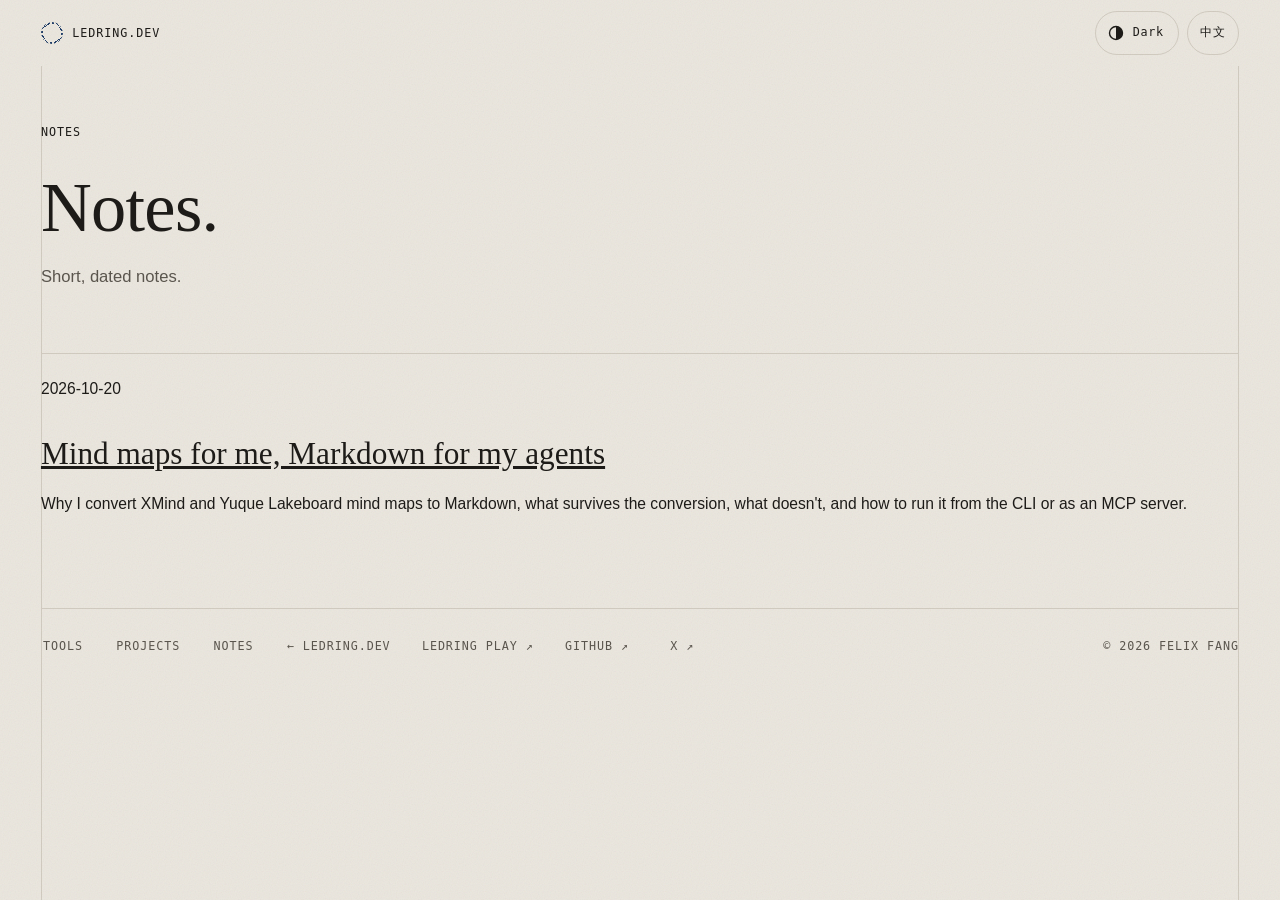
==== public/notes/index.html @ 63b25795 "feat(notes): add bilingual note on converting mind maps to Markdown First note at /notes/mind-maps-t" ====
<!doctype html>
<html lang="en">
<head>
<meta charset="utf-8">
<meta name="viewport" content="width=device-width,initial-scale=1,viewport-fit=cover">
<title>Notes · Felix Fang</title>
<meta name="description" content="Notes by Felix Fang.">
<meta name="color-scheme" content="light dark">
<meta name="theme-color" content="#ebe7df">
<script>(function(){var t="light";try{t=localStorage.getItem("theme")||"light"}catch(e){}if(t!=="dark")t="light";document.documentElement.dataset.theme=t;document.querySelector('meta[name=theme-color]').content=t==="dark"?"#131211":"#ebe7df"})()</script>
<link rel="canonical" href="https://ledring.dev/notes/">
<link rel="alternate" hreflang="en" href="https://ledring.dev/notes/?lang=en">
<link rel="alternate" hreflang="zh-CN" href="https://ledring.dev/notes/?lang=zh">
<link rel="alternate" hreflang="x-default" href="https://ledring.dev/notes/">
<meta property="og:type" content="website">
<meta property="og:url" content="https://ledring.dev/notes/">
<meta property="og:title" content="Notes · Felix Fang">
<meta property="og:description" content="Notes by Felix Fang.">
<meta property="og:image" content="https://ledring.dev/og.png">
<meta name="twitter:card" content="summary_large_image">
<meta name="twitter:site" content="@ColeFangX">
<link rel="icon" href="data:image/svg+xml,<svg xmlns='http://www.w3.org/2000/svg' viewBox='0 0 16 16'><circle cx='8' cy='8' r='5.5' fill='none' stroke='%2323406a' stroke-width='3' stroke-dasharray='.7 .5'/></svg>">
<link rel="preload" href="/fonts/instrument-serif-latin-400-normal.woff2" as="font" type="font/woff2" crossorigin>
<style>
@font-face{font-family:"Instrument Serif";src:url(/fonts/instrument-serif-latin-400-normal.woff2) format("woff2");font-display:swap}
@font-face{font-family:"JetBrains Mono";src:url(/fonts/jetbrains-mono-latin-400-normal.woff2) format("woff2");font-display:swap}
@font-face{font-family:"JetBrains Mono";font-weight:500;src:url(/fonts/jetbrains-mono-latin-500-normal.woff2) format("woff2");font-display:swap}
:root{
  /* Bone paper, warm graphite ink, one ink-blue accent (LEDRING's "calm" light), chrome for highlights. */
  --bg:#ebe7df;--ink:#1d1b18;--dim:#5b564e;--rule:#d2ccc1;--soft:#e2ddd3;--acc:#23406a;--acc-2:#3d5f8f;--chrome:#9aa3b0;--grain:.09;
  --glow:rgba(35,64,106,.10);
  --serif:"Instrument Serif","Songti SC","Noto Serif CJK SC","Source Han Serif SC",STSong,serif;
  --sans:-apple-system,BlinkMacSystemFont,"Segoe UI",Roboto,"Helvetica Neue","PingFang SC","Hiragino Sans GB","Microsoft YaHei","Noto Sans CJK SC",sans-serif;
  --mono:"JetBrains Mono",ui-monospace,"SF Mono",Menlo,Consolas,"PingFang SC","Microsoft YaHei",monospace;
  --pl:max(clamp(1.25rem,3.2vw,4rem),env(safe-area-inset-left));
  --pr:max(clamp(1.25rem,3.2vw,4rem),env(safe-area-inset-right));
  --ease:cubic-bezier(.16,.84,.24,1);--spring:cubic-bezier(.34,1.56,.64,1);
  color-scheme:light;
}
:root[data-theme=dark]{--bg:#0b0b0b;--ink:#ebe5d9;--dim:#9c958a;--rule:#2a2724;--soft:#1b1a18;--acc:#8fb3e6;--acc-2:#5f86c0;--chrome:#c3cad4;--grain:.07;--glow:rgba(143,179,230,.10);color-scheme:dark}

:root{--wallbg:#efe3df;--wallink:#a3241c}[data-theme=dark]{--wallbg:#170c0b;--wallink:#e5534b}
html{-webkit-text-size-adjust:100%;text-size-adjust:100%;font-size:clamp(15px,.66rem + .45vmin + .08vw,22px);background:var(--bg)}
.wrap{width:min(100%,180rem);margin:0 auto;padding-left:var(--pl);padding-right:var(--pr)}
.m{font:500 .75rem/1.3 var(--mono);letter-spacing:.08em;text-transform:uppercase}
:lang(zh) .m{letter-spacing:.16em}
::selection{background:var(--acc);color:var(--bg)}
:focus-visible{outline:2px solid var(--acc);outline-offset:4px;border-radius:2px}
.skip{position:absolute;left:-999px;z-index:9}.skip:focus{left:1rem;top:1rem;background:var(--bg);padding:.6rem .9rem}
.bar{position:fixed;inset:0 0 auto;z-index:10;padding-top:env(safe-area-inset-top);pointer-events:none}
.bar .wrap{display:flex;justify-content:space-between;align-items:center;height:4.25rem}
.bar a,.bar button{pointer-events:auto}
.mark{display:inline-flex;align-items:center;gap:.6rem;min-height:44px;text-decoration:none}
.tools{display:flex;gap:.5rem}
.tools button{display:inline-grid;place-items:center;min-width:44px;height:44px;padding:0 .8rem;border:1px solid var(--rule);border-radius:999px;background:var(--bg);color:var(--ink);font:500 .75rem/1 var(--mono);letter-spacing:.06em;cursor:pointer;transition:border-color .3s,background-color .5s}
#theme{display:inline-flex;gap:.5rem;padding:0 .9rem 0 .7rem}
#theme svg{transition:transform .7s var(--ease)}
[data-theme=dark] #theme svg{transform:rotate(180deg)}
.btn{display:inline-flex;align-items:center;gap:.9rem;min-height:52px;padding:0 1.5rem 0 1.25rem;border-radius:999px;background:linear-gradient(180deg,color-mix(in srgb,var(--ink) 88%,#fff),var(--ink));box-shadow:0 1px 0 rgba(255,255,255,.18) inset,0 10px 30px -12px var(--acc);color:var(--bg);text-decoration:none;font:500 .8125rem/1 var(--mono);letter-spacing:.06em;transition:background-color .35s,color .35s}
.btn .led{width:2px;height:.9rem;border-radius:2px;background:var(--acc);box-shadow:0 0 .6rem var(--acc);transition:transform .4s var(--ease)}
[data-theme=dark] .btn{background:linear-gradient(180deg,#f4efe6,#d9d2c5);color:#151413;box-shadow:0 1px 0 rgba(255,255,255,.6) inset,0 -1px 0 rgba(0,0,0,.15) inset,0 0 0 1px rgba(143,179,230,.25),0 8px 24px -8px rgba(120,165,235,.45),0 24px 60px -20px rgba(120,165,235,.35)}
[data-theme=dark] .btn .led{box-shadow:0 0 .5rem #8fb3e6,0 0 1.2rem rgba(143,179,230,.6)}
.btn.btn-ink{position:relative;isolation:isolate;overflow:hidden;min-width:44px;background:linear-gradient(180deg,#1f1e1c 0%,#141414 55%,#0f0f0f 100%);color:#f3efe7;box-shadow:inset 0 0 0 1px rgba(255,255,255,.08),inset 0 1px 0 rgba(255,255,255,.14),0 1px 2px rgba(0,0,0,.25),0 10px 24px -14px rgba(0,0,0,.55);transition:transform 120ms var(--ease),box-shadow 120ms var(--ease),filter 120ms var(--ease)}
.btn.btn-ink::before{content:"";position:absolute;inset:0;z-index:0;border-radius:inherit;pointer-events:none;opacity:.12;mix-blend-mode:overlay;background-image:url("data:image/svg+xml,%3Csvg xmlns='http://www.w3.org/2000/svg' width='180' height='180'%3E%3Cfilter id='n'%3E%3CfeTurbulence type='fractalNoise' baseFrequency='.85' numOctaves='2' stitchTiles='stitch'/%3E%3C/filter%3E%3Crect width='100%25' height='100%25' filter='url(%23n)'/%3E%3C/svg%3E")}
.btn.btn-ink>span{position:relative;z-index:1}
.btn.btn-ink .led{background:#8fb3e6;box-shadow:0 0 .5rem rgba(143,179,230,.6)}
[data-theme=dark] .btn.btn-ink{background:linear-gradient(180deg,#232220 0%,#1c1c1a 55%,#181817 100%);color:#f3efe7;box-shadow:inset 0 0 0 1px rgba(255,255,255,.14),inset 0 1px 0 rgba(255,255,255,.12),0 0 0 1px rgba(0,0,0,.6),0 10px 24px -14px rgba(0,0,0,.65)}
.btn.btn-ink:focus-visible{outline:2px solid var(--acc);outline-offset:3px}
.btn.btn-ink:active,[data-theme=dark] .btn.btn-ink:active{transform:translateY(0) scale(.98);filter:brightness(.95);box-shadow:inset 0 1px 2px rgba(0,0,0,.5),inset 0 0 0 1px rgba(255,255,255,.08),inset 0 1px 0 rgba(255,255,255,.14),0 1px 2px rgba(0,0,0,.25),0 10px 24px -14px rgba(0,0,0,.55);transition-duration:100ms}
.wl a{display:inline-flex;align-items:center;min-height:44px;min-width:44px;justify-content:center;color:var(--ink);text-decoration:underline;text-decoration-color:var(--rule);text-underline-offset:.35em;font:500 .75rem/1 var(--mono);letter-spacing:.06em;text-transform:uppercase}
.wl{display:flex;gap:1.2rem}
.links{display:flex;flex-wrap:wrap;justify-content:space-between;gap:.2rem 2rem;margin-top:clamp(2rem,6vh,4rem);border-top:1px solid var(--rule);padding:1rem 0 max(1.4rem,env(safe-area-inset-bottom))}
.links nav{display:flex;flex-wrap:wrap;gap:0 2rem}
.links a,.links span{display:inline-flex;align-items:center;min-height:44px;min-width:44px;justify-content:center;color:var(--dim);text-decoration:none}
[data-theme=dark] .tools button{background:linear-gradient(180deg,rgba(255,255,255,.06),rgba(255,255,255,.015));border-color:rgba(255,255,255,.1);box-shadow:0 1px 0 rgba(255,255,255,.06) inset}
*{box-sizing:border-box}body{margin:0;color:var(--ink);background:var(--bg);font:1rem/1.5 var(--sans);-webkit-font-smoothing:antialiased}a{color:inherit}
body::after{content:"";position:fixed;inset:0;z-index:20;pointer-events:none;opacity:var(--grain);mix-blend-mode:multiply;background-image:url("data:image/svg+xml,%3Csvg xmlns='http://www.w3.org/2000/svg' width='180' height='180'%3E%3Cfilter id='n'%3E%3CfeTurbulence type='fractalNoise' baseFrequency='.85' numOctaves='2' stitchTiles='stitch'/%3E%3C/filter%3E%3Crect width='100%25' height='100%25' filter='url(%23n)'/%3E%3C/svg%3E")}[data-theme=dark] body::after{mix-blend-mode:overlay}
.bar{background:var(--bg)}.mark .tl-ring{width:22px;height:22px}.tl-ring{display:inline-block;flex:none;width:14px;height:14px;border-radius:50%;background:repeating-conic-gradient(var(--acc) 0 4deg,transparent 4deg 7.5deg);mask:radial-gradient(farthest-side,transparent calc(100% - 2px),#000 0);-webkit-mask:radial-gradient(farthest-side,transparent calc(100% - 2px),#000 0)}
main{padding-top:calc(8rem + env(safe-area-inset-top))}.tl-intro{padding-bottom:3rem}.tl-labels{display:flex;flex-wrap:wrap;justify-content:space-between;gap:1rem;color:var(--dim)}.lab{margin:0}.tl-check{font-size:max(.6875rem,11px)}h1,h2{font-synthesis:none;font-weight:400;font-family:var(--serif)}h1{font-size:clamp(2.5rem,1.6rem + 3.6vw,4.5rem);line-height:1;letter-spacing:-.01em;text-wrap:balance;max-width:16ch;margin:2rem 0 1.5rem}.dim,.tl-lead{color:var(--dim)}.tl-lead{max-width:34rem;margin:0;font-size:1.0625rem}
.tl-grid{display:grid;grid-template-columns:minmax(0,1fr);gap:clamp(1rem,2vw,2.5rem);padding:0;margin:0;list-style:none}.tl-grid>li{min-width:0;display:flex;animation:arrive 240ms var(--ease) both}.tl-grid>li:nth-child(2){animation-delay:30ms}.tl-card{position:relative;width:100%;display:flex;flex-direction:column;border:1px solid var(--rule);border-radius:10px;padding:clamp(1.25rem,2.4vw,2.5rem);background:color-mix(in srgb,var(--soft) 22%,transparent)}
.tl-card::before,.tl-card::after{content:"";position:absolute;left:-5px;right:-5px;height:9px;pointer-events:none;--cross:color-mix(in srgb,var(--dim) 45%,transparent);background:linear-gradient(var(--cross),var(--cross)) left center/9px 1px no-repeat,linear-gradient(var(--cross),var(--cross)) 4px center/1px 9px no-repeat,linear-gradient(var(--cross),var(--cross)) right center/9px 1px no-repeat,linear-gradient(var(--cross),var(--cross)) right 4px center/1px 9px no-repeat}.tl-card::before{top:-5px}.tl-card::after{bottom:-5px}
.tl-top{display:flex;justify-content:space-between;align-items:center;gap:.5rem;color:var(--dim);font-size:max(.6875rem,11px)}.tl-state{display:inline-flex;align-items:center;gap:.5rem;color:var(--ink);white-space:nowrap}.tl-state .tl-ring{background:var(--acc);box-shadow:0 0 0 3px var(--glow);mask:none;-webkit-mask:none;border:2px solid var(--acc);background:transparent}
h2{font-size:2rem;line-height:1.1;margin:2rem 0 .5rem}.tl-host{font:400 .75rem/1.5 var(--mono);color:var(--dim);overflow-wrap:anywhere;margin:0}.tl-desc{margin:1.5rem 0}.tl-spec{list-style:none;padding:0;margin:0 0 2rem;color:var(--dim);font-size:max(.6875rem,11px)}.tl-spec li{border-top:1px solid var(--rule);padding:.75rem 0}.tl-actions{display:flex;align-items:center;flex-wrap:wrap;gap:1.25rem;margin-top:auto}.tl-note{color:var(--dim);font-size:max(.6875rem,11px);margin:1.75rem 0 0;max-width:48rem}.sr-only{position:absolute;width:1px;height:1px;padding:0;margin:-1px;overflow:hidden;clip-path:inset(50%);white-space:nowrap;border:0}
@keyframes arrive{from{opacity:0;transform:translateY(4px)}to{opacity:1;transform:none}}
@media(min-width:56rem){.tl-grid{grid-template-columns:repeat(2,minmax(0,1fr))}}
@media(min-width:960px){body::before{content:"";position:fixed;top:0;bottom:0;left:var(--pl);right:var(--pr);border-left:1px solid var(--rule);border-right:1px solid var(--rule);pointer-events:none;z-index:-0}main,footer{position:relative}}
@media(max-width:48rem){.bar .wrap,.bar .tools{flex-wrap:nowrap;white-space:nowrap}.bar .tools{flex-shrink:0}}
@media(max-width:400px){.tools button{padding:0 .55rem}#theme{padding:0 .55rem;gap:.35rem}.mark{gap:.4rem}.tools{gap:.35rem}}
@media(hover:hover) and (pointer:fine){.tl-card{transition:border-color 120ms}.tl-card:hover,.tools button:hover{border-color:var(--ink)}.btn:hover .led{transform:scaleY(1.4)}.wl a:hover,.links a:hover{color:var(--acc)}}
@media(hover:hover) and (pointer:fine){.btn.btn-ink:hover:not(:active),[data-theme=dark] .btn.btn-ink:hover:not(:active){transform:translateY(-1px);filter:brightness(1.12);box-shadow:inset 0 0 0 1px rgba(255,255,255,.14),inset 0 1px 0 rgba(255,255,255,.14),0 2px 4px rgba(0,0,0,.25),0 14px 28px -14px rgba(0,0,0,.6)}}
@media(prefers-reduced-motion:reduce){*,*::before,*::after{animation:none!important;transition:none!important}.btn.btn-ink:hover,.btn.btn-ink:active,[data-theme=dark] .btn.btn-ink:hover,[data-theme=dark] .btn.btn-ink:active{transform:none!important}.btn.btn-ink:hover .led{transform:none}}
@media(prefers-contrast:more){body::after{display:none}:root{--rule:var(--dim)}}
@media(forced-colors:active){body::after,.tl-card::before,.tl-card::after{display:none}.tl-ring,.tl-state .tl-ring{background:none;mask:none;-webkit-mask:none;border:2px solid CanvasText;box-shadow:none}.btn{border:1px solid ButtonText}.btn.btn-ink,[data-theme=dark] .btn.btn-ink{forced-color-adjust:auto;border:1px solid ButtonText;background:ButtonFace;color:ButtonText;box-shadow:none;filter:none}.btn.btn-ink::before{display:none}}

h2{overflow-wrap:anywhere}.tags{display:flex;flex-wrap:wrap;gap:.5rem;list-style:none;padding:0;margin:0 0 1.5rem;color:var(--dim);font:400 .75rem/1.6 var(--mono)}.tl-actions a{min-height:44px;display:inline-flex;align-items:center}.notes-list{padding:0;list-style:none}.note-row{border-top:1px solid var(--rule);padding:1.5rem 0}.note-row a{display:inline-flex;align-items:center;min-height:44px}.note-body{max-width:48rem}.wl{flex-wrap:wrap}</style>
</head>
<body>
<a class="skip" href="#main" data-i18n="skip">Skip to content</a>
<header class="bar">
  <div class="wrap">
    <a class="mark m" href="/" aria-label="ledring.dev"><span class="tl-ring" aria-hidden="true"></span>ledring.dev</a>
    <div class="tools">
      <button id="theme" type="button" aria-label="Switch to dark theme"><svg width="18" height="18" viewBox="0 0 18 18" aria-hidden="true"><circle cx="9" cy="9" r="6.5" fill="none" stroke="currentColor" stroke-width="1.4"/><path d="M9 2.5a6.5 6.5 0 0 1 0 13z" fill="currentColor"/></svg><span id="tlab">Dark</span></button>
      <button id="lang" type="button" lang="zh-CN" aria-label="Switch to Chinese">中文</button>
    </div>
  </div>
</header>

<main id="main" class="wrap"><div class="tl-intro"><p class="lab m" data-i18n="label">Notes</p><h1 data-i18n="title">Notes.</h1><p class="tl-lead" data-i18n="lead">Short, dated notes.</p></div><div id="empty"><h2 data-i18n="empty">No notes yet.</h2><p class="tl-lead" data-i18n="emptyDesc">New notes will be listed here, newest first.</p></div><ol id="notes" class="notes-list"></ol><template id="note-item"><li class="note-row"><time></time><h2><a></a></h2><p></p></li></template></main><footer class="wrap"><div class="links m"><nav aria-label="Elsewhere" data-i18n-aria="else"><a href="/tools/" data-i18n="navtools">Tools</a><a href="/projects/" data-i18n="navprojects">Projects</a><a href="/notes/" data-i18n="navnotes">Notes</a><a href="/" data-i18n="home">← ledring.dev</a><a href="https://play.ledring.dev/play/" data-i18n="play">LEDRING Play ↗</a><a href="https://github.com/FelixFangX">GitHub ↗</a><a href="https://x.com/ColeFangX">X ↗</a></nav><span>© 2026 Felix Fang</span></div></footer>
<script>
(function(){
var D=document,R=D.documentElement,en={},cur,dark=R.dataset.theme==='dark',tb=D.getElementById('theme'),lb=D.getElementById('lang');
D.querySelectorAll('[data-i18n]').forEach(function(e){en[e.dataset.i18n]=e.textContent});
D.querySelectorAll('[data-i18n-aria]').forEach(function(e){en[e.dataset.i18nAria]=e.getAttribute('aria-label')});
var zh={"skip": "跳到正文", "else": "其他链接", "home": "← ledring.dev", "play": "LEDRING Play ↗", "navtools": "工具", "navprojects": "项目", "navnotes": "笔记", "label": "笔记", "title": "笔记。", "lead": "简短的笔记，按日期排列。", "empty": "还没有笔记。", "emptyDesc": "新笔记会按时间倒序列在这里。"};
var NOTES=[{"date": "2026-10-20", "url": "/notes/mind-maps-to-markdown/", "en": {"title": "Mind maps for me, Markdown for my agents", "summary": "Why I convert XMind and Yuque Lakeboard mind maps to Markdown, what survives the conversion, what doesn't, and how to run it from the CLI or as an MCP server."}, "zh": {"title": "思维导图给我看，Markdown 给智能体读", "summary": "我为什么把 XMind 和语雀 Lakeboard 思维导图转成 Markdown：哪些内容能保留，哪些会丢，以及怎么用 CLI 或 MCP 服务器运行。"}}];
function renderNotes(l){
 var list=D.getElementById('notes');list.replaceChildren();D.getElementById('empty').hidden=NOTES.length>0;
 NOTES.forEach(function(note){var item=D.getElementById('note-item').content.cloneNode(true),text=note[l],time=item.querySelector('time'),link=item.querySelector('a');time.dateTime=note.date;time.textContent=note.date;link.href=note.url;link.textContent=text.title;item.querySelector('p').textContent=text.summary;list.appendChild(item)});
}
function tlabel(){var z=cur==='zh';D.getElementById('tlab').textContent=dark?(z?'浅色':'Light'):(z?'深色':'Dark');tb.setAttribute('aria-label',dark?(z?'切换到浅色':'Switch to light theme'):(z?'切换到深色':'Switch to dark theme'))}
function metadata(l){var z=l==='zh';document.title=z?'笔记 · Felix Fang':'Notes · Felix Fang';D.querySelectorAll('meta[name="description"],meta[property="og:description"]').forEach(function(e){if(!e.dataset.en)e.dataset.en=e.content;e.content=z?'Felix Fang 关于构建工具的笔记。':e.dataset.en});D.querySelector('meta[property="og:title"]').content=document.title}
function set(l){cur=l;var d=l==='zh'?zh:en;D.querySelectorAll('[data-i18n]').forEach(function(e){e.textContent=d[e.dataset.i18n]});D.querySelectorAll('[data-i18n-aria]').forEach(function(e){e.setAttribute('aria-label',d[e.dataset.i18nAria])});R.lang=l==='zh'?'zh-CN':'en';metadata(l);renderNotes(l);lb.textContent=l==='zh'?'EN':'中文';lb.lang=l==='zh'?'en':'zh-CN';lb.title=l==='zh'?'切换到英文':'Switch to Chinese';lb.setAttribute('aria-label',l==='zh'?'切换到英文':'Switch to Chinese');tlabel()}
tb.onclick=function(){dark=!dark;R.dataset.theme=dark?'dark':'light';try{localStorage.setItem('theme',R.dataset.theme)}catch(e){}D.querySelector('meta[name=theme-color]').content=dark?'#0b0b0b':'#ebe7df';tlabel()};
lb.onclick=function(){set(cur==='zh'?'en':'zh');try{localStorage.setItem('lang',cur)}catch(e){}var u=new URL(location.href);u.searchParams.set('lang',cur);history.replaceState(null,'',u)};
var ql=new URLSearchParams(location.search).get('lang'),sl;try{sl=localStorage.getItem('lang')}catch(e){}if(ql==='zh'||ql==='en'){try{localStorage.setItem('lang',ql)}catch(e){}}set(ql==='zh'||ql==='en'?ql:sl==='zh'||sl==='en'?sl:R.dataset.geoLang||(/^zh/i.test(navigator.language)?'zh':'en'));
})();
</script>
</body></html>
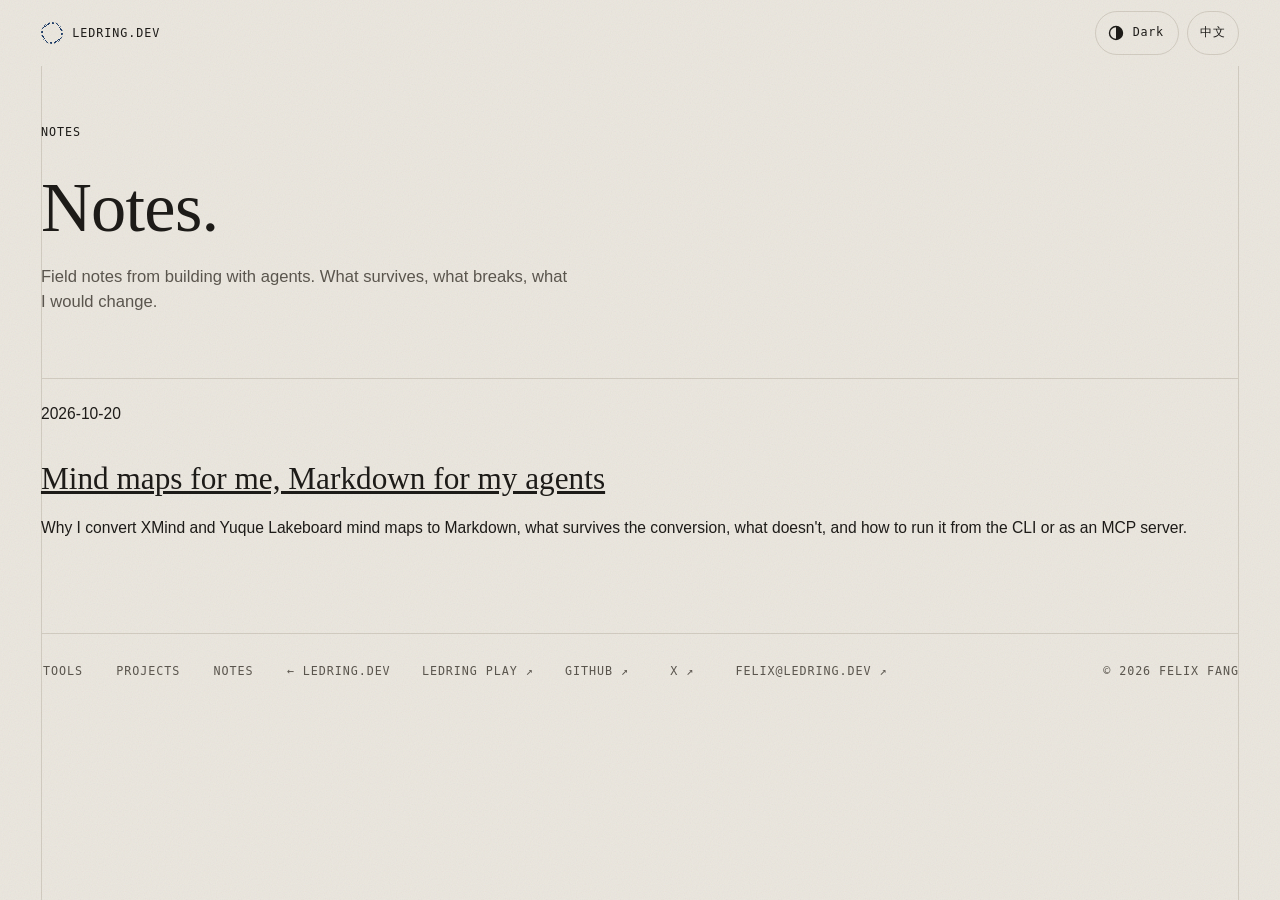
==== commit a756a495: "Refine paper and LED visual language and align bilingual MCP content" ====
--- a/public/notes/index.html
+++ b/public/notes/index.html
@@ -93,6 +93,7 @@
 @media(forced-colors:active){body::after,.tl-card::before,.tl-card::after{display:none}.tl-ring,.tl-state .tl-ring{background:none;mask:none;-webkit-mask:none;border:2px solid CanvasText;box-shadow:none}.btn{border:1px solid ButtonText}.btn.btn-ink,[data-theme=dark] .btn.btn-ink{forced-color-adjust:auto;border:1px solid ButtonText;background:ButtonFace;color:ButtonText;box-shadow:none;filter:none}.btn.btn-ink::before{display:none}}
 
 h2{overflow-wrap:anywhere}.tags{display:flex;flex-wrap:wrap;gap:.5rem;list-style:none;padding:0;margin:0 0 1.5rem;color:var(--dim);font:400 .75rem/1.6 var(--mono)}.tl-actions a{min-height:44px;display:inline-flex;align-items:center}.notes-list{padding:0;list-style:none}.note-row{border-top:1px solid var(--rule);padding:1.5rem 0}.note-row a{display:inline-flex;align-items:center;min-height:44px}.note-body{max-width:48rem}.wl{flex-wrap:wrap}</style>
+<link rel="stylesheet" href="/atelier.css">
 </head>
 <body>
 <a class="skip" href="#main" data-i18n="skip">Skip to content</a>
@@ -106,14 +107,14 @@
   </div>
 </header>
 
-<main id="main" class="wrap"><div class="tl-intro"><p class="lab m" data-i18n="label">Notes</p><h1 data-i18n="title">Notes.</h1><p class="tl-lead" data-i18n="lead">Short, dated notes.</p></div><div id="empty"><h2 data-i18n="empty">No notes yet.</h2><p class="tl-lead" data-i18n="emptyDesc">New notes will be listed here, newest first.</p></div><ol id="notes" class="notes-list"></ol><template id="note-item"><li class="note-row"><time></time><h2><a></a></h2><p></p></li></template></main><footer class="wrap"><div class="links m"><nav aria-label="Elsewhere" data-i18n-aria="else"><a href="/tools/" data-i18n="navtools">Tools</a><a href="/projects/" data-i18n="navprojects">Projects</a><a href="/notes/" data-i18n="navnotes">Notes</a><a href="/" data-i18n="home">← ledring.dev</a><a href="https://play.ledring.dev/play/" data-i18n="play">LEDRING Play ↗</a><a href="https://github.com/FelixFangX">GitHub ↗</a><a href="https://x.com/ColeFangX">X ↗</a></nav><span>© 2026 Felix Fang</span></div></footer>
+<main id="main" class="wrap"><div class="tl-intro"><p class="lab m" data-i18n="label">Notes</p><h1 data-i18n="title">Notes.</h1><p class="tl-lead" data-i18n="lead">Field notes from building with agents. What survives, what breaks, what I would change.</p></div><div id="empty"><h2 data-i18n="empty">No notes yet.</h2><p class="tl-lead" data-i18n="emptyDesc">New notes will be listed here, newest first.</p></div><ol id="notes" class="notes-list"></ol><template id="note-item"><li class="note-row"><time></time><h2><a></a></h2><p></p></li></template></main><footer class="wrap"><div class="links m"><nav aria-label="Elsewhere" data-i18n-aria="else"><a href="/tools/" data-i18n="navtools">Tools</a><a href="/projects/" data-i18n="navprojects">Projects</a><a href="/notes/" data-i18n="navnotes">Notes</a><a href="/" data-i18n="home">← ledring.dev</a><a href="https://play.ledring.dev/play/" data-i18n="play">LEDRING Play ↗</a><a href="https://github.com/FelixFangX">GitHub ↗</a><a href="https://x.com/ColeFangX">X ↗</a><a href="mailto:felix@ledring.dev">felix@ledring.dev ↗</a></nav><span>© 2026 Felix Fang</span></div></footer>
 <script>
 (function(){
 var D=document,R=D.documentElement,en={},cur,dark=R.dataset.theme==='dark',tb=D.getElementById('theme'),lb=D.getElementById('lang');
 D.querySelectorAll('[data-i18n]').forEach(function(e){en[e.dataset.i18n]=e.textContent});
 D.querySelectorAll('[data-i18n-aria]').forEach(function(e){en[e.dataset.i18nAria]=e.getAttribute('aria-label')});
-var zh={"skip": "跳到正文", "else": "其他链接", "home": "← ledring.dev", "play": "LEDRING Play ↗", "navtools": "工具", "navprojects": "项目", "navnotes": "笔记", "label": "笔记", "title": "笔记。", "lead": "简短的笔记，按日期排列。", "empty": "还没有笔记。", "emptyDesc": "新笔记会按时间倒序列在这里。"};
-var NOTES=[{"date": "2026-10-20", "url": "/notes/mind-maps-to-markdown/", "en": {"title": "Mind maps for me, Markdown for my agents", "summary": "Why I convert XMind and Yuque Lakeboard mind maps to Markdown, what survives the conversion, what doesn't, and how to run it from the CLI or as an MCP server."}, "zh": {"title": "思维导图给我看，Markdown 给智能体读", "summary": "我为什么把 XMind 和语雀 Lakeboard 思维导图转成 Markdown：哪些内容能保留，哪些会丢，以及怎么用 CLI 或 MCP 服务器运行。"}}];
+var zh={"skip": "跳到正文", "else": "其他链接", "home": "← ledring.dev", "play": "LEDRING Play ↗", "navtools": "工具", "navprojects": "项目", "navnotes": "笔记", "label": "笔记", "title": "笔记。", "lead": "和 Agent 一起做东西的现场笔记：留下什么，哪里会坏，下次怎么改。", "empty": "还没有笔记。", "emptyDesc": "新笔记会按时间倒序列在这里。"};
+var NOTES=[{"date": "2026-10-20", "url": "/notes/mind-maps-to-markdown/", "en": {"title": "Mind maps for me, Markdown for my agents", "summary": "Why I convert XMind and Yuque Lakeboard mind maps to Markdown, what survives the conversion, what doesn't, and how to run it from the CLI or as an MCP server."}, "zh": {"title": "思维导图给我看，Markdown 给 Agent 读", "summary": "我为什么把 XMind 和语雀 Lakeboard 思维导图转成 Markdown：哪些内容能保留，哪些会丢，以及怎么用 CLI 或 MCP 服务器运行。"}}];
 function renderNotes(l){
  var list=D.getElementById('notes');list.replaceChildren();D.getElementById('empty').hidden=NOTES.length>0;
  NOTES.forEach(function(note){var item=D.getElementById('note-item').content.cloneNode(true),text=note[l],time=item.querySelector('time'),link=item.querySelector('a');time.dateTime=note.date;time.textContent=note.date;link.href=note.url;link.textContent=text.title;item.querySelector('p').textContent=text.summary;list.appendChild(item)});
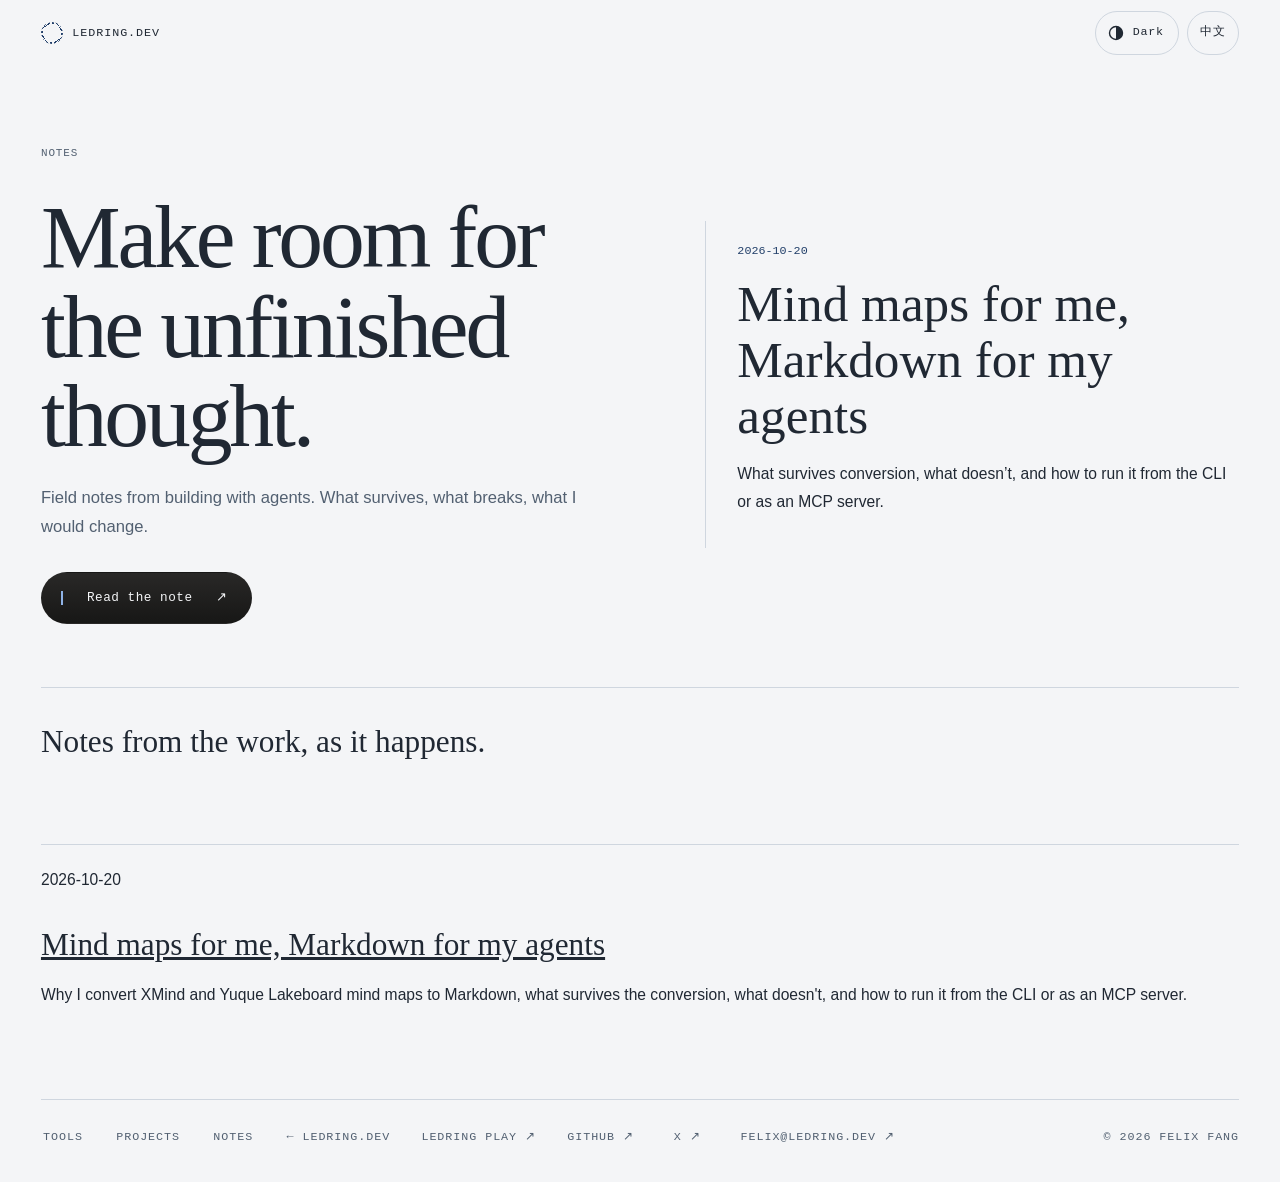
==== commit 18a57454: "feat(apex): blend fold for tools, projects, notes" ====
--- a/public/notes/index.html
+++ b/public/notes/index.html
@@ -6,8 +6,8 @@
 <title>Notes · Felix Fang</title>
 <meta name="description" content="Notes by Felix Fang.">
 <meta name="color-scheme" content="light dark">
-<meta name="theme-color" content="#ebe7df">
-<script>(function(){var t="light";try{t=localStorage.getItem("theme")||"light"}catch(e){}if(t!=="dark")t="light";document.documentElement.dataset.theme=t;document.querySelector('meta[name=theme-color]').content=t==="dark"?"#131211":"#ebe7df"})()</script>
+<meta name="theme-color" content="#f4f5f7">
+<script>(function(){var t="light";try{t=localStorage.getItem("theme")||"light"}catch(e){}if(t!=="dark")t="light";document.documentElement.dataset.theme=t;document.querySelector('meta[name=theme-color]').content=t==="dark"?"#131211":"#f4f5f7"})()</script>
 <link rel="canonical" href="https://ledring.dev/notes/">
 <link rel="alternate" hreflang="en" href="https://ledring.dev/notes/?lang=en">
 <link rel="alternate" hreflang="zh-CN" href="https://ledring.dev/notes/?lang=zh">
@@ -27,7 +27,7 @@
 @font-face{font-family:"JetBrains Mono";font-weight:500;src:url(/fonts/jetbrains-mono-latin-500-normal.woff2) format("woff2");font-display:swap}
 :root{
   /* Bone paper, warm graphite ink, one ink-blue accent (LEDRING's "calm" light), chrome for highlights. */
-  --bg:#ebe7df;--ink:#1d1b18;--dim:#5b564e;--rule:#d2ccc1;--soft:#e2ddd3;--acc:#23406a;--acc-2:#3d5f8f;--chrome:#9aa3b0;--grain:.09;
+  --bg:#f4f5f7;--ink:#1d1b18;--dim:#5b564e;--rule:#d2ccc1;--soft:#e2ddd3;--acc:#23406a;--acc-2:#3d5f8f;--chrome:#9aa3b0;--grain:.09;
   --glow:rgba(35,64,106,.10);
   --serif:"Instrument Serif","Songti SC","Noto Serif CJK SC","Source Han Serif SC",STSong,serif;
   --sans:-apple-system,BlinkMacSystemFont,"Segoe UI",Roboto,"Helvetica Neue","PingFang SC","Hiragino Sans GB","Microsoft YaHei","Noto Sans CJK SC",sans-serif;
@@ -94,6 +94,33 @@
 
 h2{overflow-wrap:anywhere}.tags{display:flex;flex-wrap:wrap;gap:.5rem;list-style:none;padding:0;margin:0 0 1.5rem;color:var(--dim);font:400 .75rem/1.6 var(--mono)}.tl-actions a{min-height:44px;display:inline-flex;align-items:center}.notes-list{padding:0;list-style:none}.note-row{border-top:1px solid var(--rule);padding:1.5rem 0}.note-row a{display:inline-flex;align-items:center;min-height:44px}.note-body{max-width:48rem}.wl{flex-wrap:wrap}</style>
 <link rel="stylesheet" href="/atelier.css">
+<style>
+
+/* Approved blend fold; kept local to these subpages. */
+:root{--bg:#f4f5f7;--ink:#202833;--dim:#526071;--rule:#cfd6df;--soft:#eef1f4;--grain:0}
+:root[data-theme=dark]{--bg:#0b0b0b;--ink:#e5eaf0;--dim:#a0aab8;--rule:#2c333d;--soft:#161c24}
+body::before,body::after{display:none}
+main{padding-top:calc(4.25rem + env(safe-area-inset-top))}
+.blend-hero{padding:5rem 0 4rem;display:grid;grid-template-columns:1.1fr 1fr;align-items:center;gap:clamp(2rem,6vw,7rem);min-height:36rem}
+.blend-hero>div,.blend-hero>article{min-width:0}
+.blend-label{font:500 .7rem/1.5 var(--mono);letter-spacing:.08em;text-transform:uppercase;color:var(--dim);margin:0 0 2rem}
+.blend-hero h1{font:400 clamp(3.5rem,7vw,8rem)/1 var(--serif);letter-spacing:-.035em;margin:0 0 1.5rem;max-width:none;text-wrap:balance}
+.blend-lead{color:var(--dim);font-size:1.0625rem;line-height:1.7;max-width:36rem;margin:0 0 2rem}
+.blend-hero a{text-decoration:none}.blend-hero a:hover{color:var(--acc)}
+.blend-hero .btn{gap:1.5rem;background:linear-gradient(180deg,#292827,#171716);color:#f4f5f7;box-shadow:none;border:1px solid transparent;letter-spacing:.04em}
+.blend-hero .btn:hover{color:#fff;border-color:var(--acc);box-shadow:0 0 0 3px var(--glow)}
+.blend-hero .btn .led{background:#8fb3e6;box-shadow:none;border-radius:0}
+.blend-panel{border:1px solid var(--rule);border-radius:10px;padding:2rem;background:color-mix(in srgb,var(--bg) 96%,var(--acc) 4%)}
+.blend-list{list-style:none;margin:0;padding:0}.blend-list li+li{border-top:1px solid var(--rule)}
+.blend-list a{display:grid;grid-template-columns:2rem 1fr 1rem;gap:1rem;padding:1.25rem 0;align-items:center}
+.blend-list strong{font:400 2rem var(--serif)}.blend-list small{display:block;font:.75rem/1.6 var(--sans);color:var(--dim);margin-top:.35rem}
+.blend-num{font:.65rem var(--mono);color:var(--acc)}
+.blend-chips{display:flex;flex-wrap:wrap;gap:.6rem;margin-top:1.5rem}.blend-chips span{border:1px solid var(--rule);padding:.4rem .8rem;border-radius:999px;font:.65rem var(--mono)}
+.blend-note{border-left:1px solid var(--rule);padding:1rem 0 1rem 2rem}.blend-note time{font:.75rem var(--mono);color:var(--acc)}
+.blend-note h2{font:400 clamp(2rem,4vw,3.8rem)/1.1 var(--serif);margin:1rem 0;overflow-wrap:normal}.blend-note p{line-height:1.8}
+.blend-section{padding:2rem 0 3rem;border-top:1px solid var(--rule)}.blend-section h2{font:400 2rem/1.5 var(--serif);margin:0 0 1rem}
+@media(max-width:760px){.blend-hero{grid-template-columns:1fr;min-height:0;padding:2.5rem 0 3rem;gap:3rem}.blend-hero h1{font-size:clamp(3rem,11vw,5rem)}.blend-panel{padding:1.4rem}.blend-label{margin-bottom:1.25rem}.blend-note{padding-left:1.25rem}}
+</style>
 </head>
 <body>
 <a class="skip" href="#main" data-i18n="skip">Skip to content</a>
@@ -107,7 +134,8 @@
   </div>
 </header>
 
-<main id="main" class="wrap"><div class="tl-intro"><p class="lab m" data-i18n="label">Notes</p><h1 data-i18n="title">Notes.</h1><p class="tl-lead" data-i18n="lead">Field notes from building with agents. What survives, what breaks, what I would change.</p></div><div id="empty"><h2 data-i18n="empty">No notes yet.</h2><p class="tl-lead" data-i18n="emptyDesc">New notes will be listed here, newest first.</p></div><ol id="notes" class="notes-list"></ol><template id="note-item"><li class="note-row"><time></time><h2><a></a></h2><p></p></li></template></main><footer class="wrap"><div class="links m"><nav aria-label="Elsewhere" data-i18n-aria="else"><a href="/tools/" data-i18n="navtools">Tools</a><a href="/projects/" data-i18n="navprojects">Projects</a><a href="/notes/" data-i18n="navnotes">Notes</a><a href="/" data-i18n="home">← ledring.dev</a><a href="https://play.ledring.dev/play/" data-i18n="play">LEDRING Play ↗</a><a href="https://github.com/FelixFangX">GitHub ↗</a><a href="https://x.com/ColeFangX">X ↗</a><a href="mailto:felix@ledring.dev">felix@ledring.dev ↗</a></nav><span>© 2026 Felix Fang</span></div></footer>
+<main id="main" class="wrap"><section class="blend-hero" aria-labelledby="fold-title"><div><p class="blend-label" data-i18n="foldLabel">Notes</p><h1 id="fold-title"><span data-i18n="foldA">Make room for</span><br><span data-i18n="foldB">the unfinished thought.</span></h1><p class="blend-lead" data-i18n="foldLead">Field notes from building with agents. What survives, what breaks, what I would change.</p><a class="btn" href="/notes/mind-maps-to-markdown/"><span class="led" aria-hidden="true"></span><span data-i18n="foldCTA">Read the note</span><span aria-hidden="true">↗</span></a></div><article class="blend-note"><time datetime="2026-10-20">2026-10-20</time><h2 data-i18n="foldNoteTitle">Mind maps for me,<br>Markdown for my agents</h2><p data-i18n="foldNoteSummary">What survives conversion, what doesn’t, and how to run it from the CLI or as an MCP server.</p></article></section>
+<section class="blend-section"><h2 data-i18n="foldSection">Notes from the work, as it happens.</h2></section><div id="empty"><h2 data-i18n="empty">No notes yet.</h2><p class="tl-lead" data-i18n="emptyDesc">New notes will be listed here, newest first.</p></div><ol id="notes" class="notes-list"></ol><template id="note-item"><li class="note-row"><time></time><h2><a></a></h2><p></p></li></template></main><footer class="wrap"><div class="links m"><nav aria-label="Elsewhere" data-i18n-aria="else"><a href="/tools/" data-i18n="navtools">Tools</a><a href="/projects/" data-i18n="navprojects">Projects</a><a href="/notes/" data-i18n="navnotes">Notes</a><a href="/" data-i18n="home">← ledring.dev</a><a href="https://play.ledring.dev/play/" data-i18n="play">LEDRING Play ↗</a><a href="https://github.com/FelixFangX">GitHub ↗</a><a href="https://x.com/ColeFangX">X ↗</a><a href="mailto:felix@ledring.dev">felix@ledring.dev ↗</a></nav><span>© 2026 Felix Fang</span></div></footer>
 <script>
 (function(){
 var D=document,R=D.documentElement,en={},cur,dark=R.dataset.theme==='dark',tb=D.getElementById('theme'),lb=D.getElementById('lang');
@@ -121,8 +149,9 @@
 }
 function tlabel(){var z=cur==='zh';D.getElementById('tlab').textContent=dark?(z?'浅色':'Light'):(z?'深色':'Dark');tb.setAttribute('aria-label',dark?(z?'切换到浅色':'Switch to light theme'):(z?'切换到深色':'Switch to dark theme'))}
 function metadata(l){var z=l==='zh';document.title=z?'笔记 · Felix Fang':'Notes · Felix Fang';D.querySelectorAll('meta[name="description"],meta[property="og:description"]').forEach(function(e){if(!e.dataset.en)e.dataset.en=e.content;e.content=z?'Felix Fang 关于构建工具的笔记。':e.dataset.en});D.querySelector('meta[property="og:title"]').content=document.title}
-function set(l){cur=l;var d=l==='zh'?zh:en;D.querySelectorAll('[data-i18n]').forEach(function(e){e.textContent=d[e.dataset.i18n]});D.querySelectorAll('[data-i18n-aria]').forEach(function(e){e.setAttribute('aria-label',d[e.dataset.i18nAria])});R.lang=l==='zh'?'zh-CN':'en';metadata(l);renderNotes(l);lb.textContent=l==='zh'?'EN':'中文';lb.lang=l==='zh'?'en':'zh-CN';lb.title=l==='zh'?'切换到英文':'Switch to Chinese';lb.setAttribute('aria-label',l==='zh'?'切换到英文':'Switch to Chinese');tlabel()}
-tb.onclick=function(){dark=!dark;R.dataset.theme=dark?'dark':'light';try{localStorage.setItem('theme',R.dataset.theme)}catch(e){}D.querySelector('meta[name=theme-color]').content=dark?'#0b0b0b':'#ebe7df';tlabel()};
+Object.assign(zh,{"foldA": "为未完成的", "foldB": "想法留点空间。", "foldLead": "和 Agent 一起做东西的现场笔记：留下什么，哪里会坏，下次怎么改。", "foldCTA": "阅读笔记", "foldSection": "工作中的笔记，随时记录。", "foldLabel": "笔记", "foldNoteTitle": "思维导图给我看，Markdown 给 Agent 读", "foldNoteSummary": "哪些内容能保留，哪些会丢，以及怎么用 CLI 或 MCP 服务器运行。"});
+function set(l){cur=l;var d=l==='zh'?zh:en;D.querySelectorAll('[data-i18n]').forEach(function(e){e.textContent=d[e.dataset.i18n]});D.querySelectorAll('[data-i18n-aria]').forEach(function(e){e.setAttribute('aria-label',d[e.dataset.i18nAria])});if(l==='en'){D.querySelector('[data-i18n=foldNoteTitle]').replaceChildren(D.createTextNode('Mind maps for me,'),D.createElement('br'),D.createTextNode('Markdown for my agents'))}R.lang=l==='zh'?'zh-CN':'en';metadata(l);renderNotes(l);lb.textContent=l==='zh'?'EN':'中文';lb.lang=l==='zh'?'en':'zh-CN';lb.title=l==='zh'?'切换到英文':'Switch to Chinese';lb.setAttribute('aria-label',l==='zh'?'切换到英文':'Switch to Chinese');tlabel()}
+tb.onclick=function(){dark=!dark;R.dataset.theme=dark?'dark':'light';try{localStorage.setItem('theme',R.dataset.theme)}catch(e){}D.querySelector('meta[name=theme-color]').content=dark?'#0b0b0b':'#f4f5f7';tlabel()};
 lb.onclick=function(){set(cur==='zh'?'en':'zh');try{localStorage.setItem('lang',cur)}catch(e){}var u=new URL(location.href);u.searchParams.set('lang',cur);history.replaceState(null,'',u)};
 var ql=new URLSearchParams(location.search).get('lang'),sl;try{sl=localStorage.getItem('lang')}catch(e){}if(ql==='zh'||ql==='en'){try{localStorage.setItem('lang',ql)}catch(e){}}set(ql==='zh'||ql==='en'?ql:sl==='zh'||sl==='en'?sl:R.dataset.geoLang||(/^zh/i.test(navigator.language)?'zh':'en'));
 })();
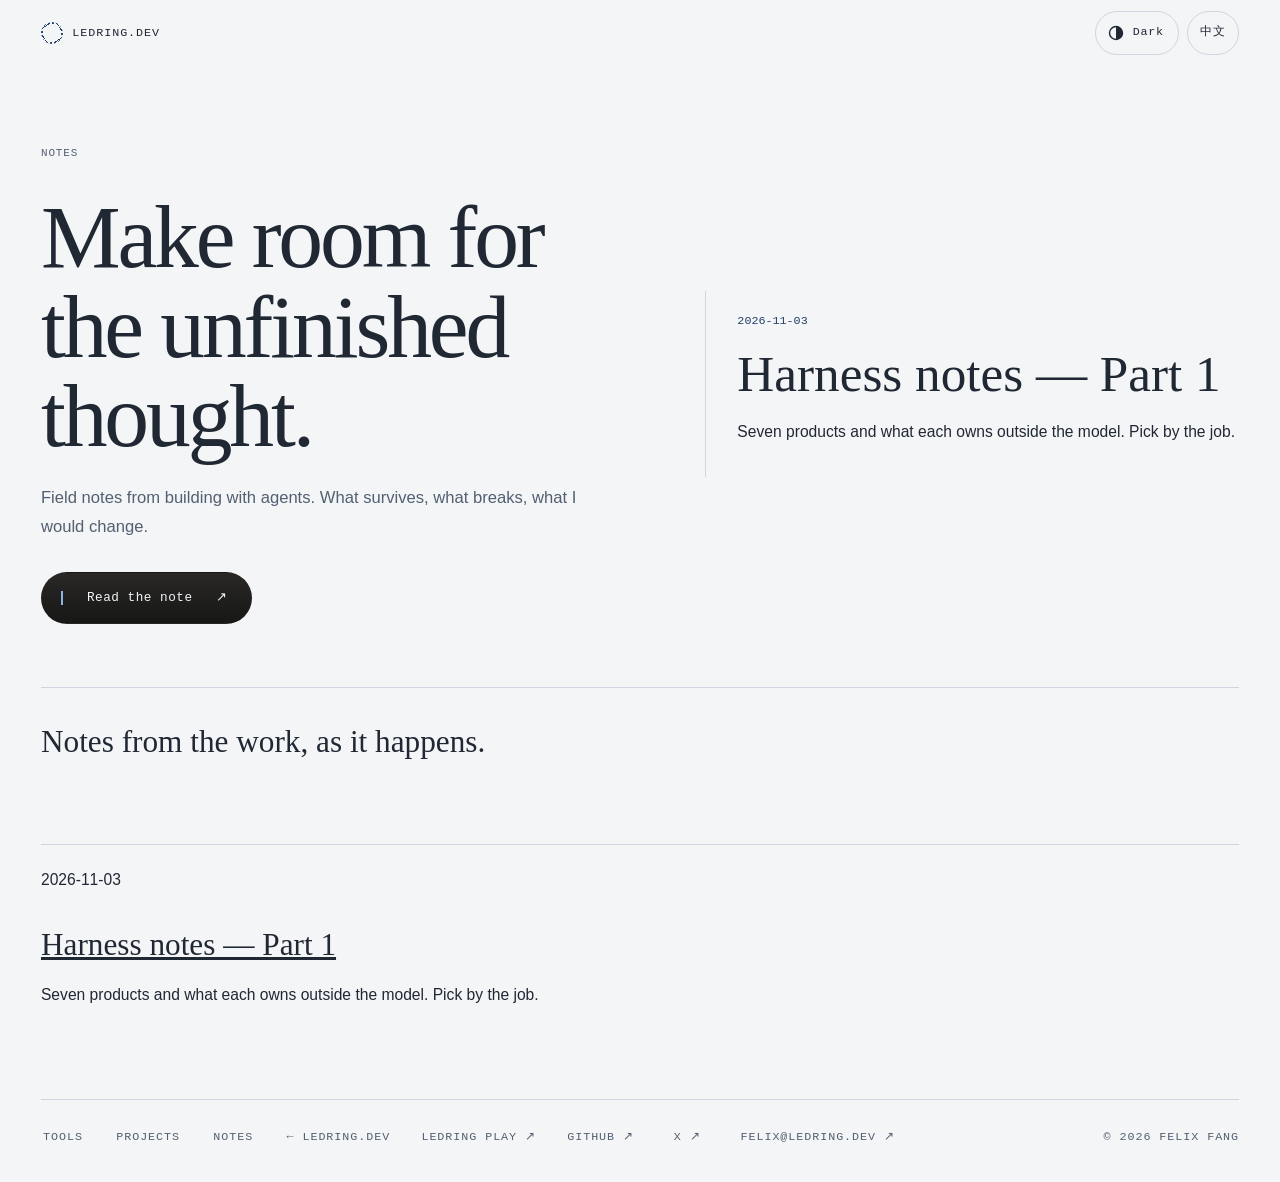
==== commit ffa46c13: "feat(notes): publish Harness notes part 1 Replace the mind-maps note with harness-notes-part-1 so No" ====
--- a/public/notes/index.html
+++ b/public/notes/index.html
@@ -121,6 +121,8 @@
 .blend-section{padding:2rem 0 3rem;border-top:1px solid var(--rule)}.blend-section h2{font:400 2rem/1.5 var(--serif);margin:0 0 1rem}
 @media(max-width:760px){.blend-hero{grid-template-columns:1fr;min-height:0;padding:2.5rem 0 3rem;gap:3rem}.blend-hero h1{font-size:clamp(3rem,11vw,5rem)}.blend-panel{padding:1.4rem}.blend-label{margin-bottom:1.25rem}.blend-note{padding-left:1.25rem}}
 </style>
+<link rel="stylesheet" href="/nav-transition.css">
+<script src="/nav-transition.js"></script>
 </head>
 <body>
 <a class="skip" href="#main" data-i18n="skip">Skip to content</a>
@@ -134,7 +136,7 @@
   </div>
 </header>
 
-<main id="main" class="wrap"><section class="blend-hero" aria-labelledby="fold-title"><div><p class="blend-label" data-i18n="foldLabel">Notes</p><h1 id="fold-title"><span data-i18n="foldA">Make room for</span><br><span data-i18n="foldB">the unfinished thought.</span></h1><p class="blend-lead" data-i18n="foldLead">Field notes from building with agents. What survives, what breaks, what I would change.</p><a class="btn" href="/notes/mind-maps-to-markdown/"><span class="led" aria-hidden="true"></span><span data-i18n="foldCTA">Read the note</span><span aria-hidden="true">↗</span></a></div><article class="blend-note"><time datetime="2026-10-20">2026-10-20</time><h2 data-i18n="foldNoteTitle">Mind maps for me,<br>Markdown for my agents</h2><p data-i18n="foldNoteSummary">What survives conversion, what doesn’t, and how to run it from the CLI or as an MCP server.</p></article></section>
+<main id="main" class="wrap"><section class="blend-hero" aria-labelledby="fold-title"><div><p class="blend-label" data-i18n="foldLabel">Notes</p><h1 id="fold-title"><span data-i18n="foldA">Make room for</span><br><span data-i18n="foldB">the unfinished thought.</span></h1><p class="blend-lead" data-i18n="foldLead">Field notes from building with agents. What survives, what breaks, what I would change.</p><a class="btn" href="/notes/harness-notes-part-1/"><span class="led" aria-hidden="true"></span><span data-i18n="foldCTA">Read the note</span><span aria-hidden="true">↗</span></a></div><article class="blend-note"><time datetime="2026-11-03">2026-11-03</time><h2 data-i18n="foldNoteTitle">Harness notes — Part 1</h2><p data-i18n="foldNoteSummary">Seven products and what each owns outside the model. Pick by the job.</p></article></section>
 <section class="blend-section"><h2 data-i18n="foldSection">Notes from the work, as it happens.</h2></section><div id="empty"><h2 data-i18n="empty">No notes yet.</h2><p class="tl-lead" data-i18n="emptyDesc">New notes will be listed here, newest first.</p></div><ol id="notes" class="notes-list"></ol><template id="note-item"><li class="note-row"><time></time><h2><a></a></h2><p></p></li></template></main><footer class="wrap"><div class="links m"><nav aria-label="Elsewhere" data-i18n-aria="else"><a href="/tools/" data-i18n="navtools">Tools</a><a href="/projects/" data-i18n="navprojects">Projects</a><a href="/notes/" data-i18n="navnotes">Notes</a><a href="/" data-i18n="home">← ledring.dev</a><a href="https://play.ledring.dev/play/" data-i18n="play">LEDRING Play ↗</a><a href="https://github.com/FelixFangX">GitHub ↗</a><a href="https://x.com/ColeFangX">X ↗</a><a href="mailto:felix@ledring.dev">felix@ledring.dev ↗</a></nav><span>© 2026 Felix Fang</span></div></footer>
 <script>
 (function(){
@@ -142,15 +144,15 @@
 D.querySelectorAll('[data-i18n]').forEach(function(e){en[e.dataset.i18n]=e.textContent});
 D.querySelectorAll('[data-i18n-aria]').forEach(function(e){en[e.dataset.i18nAria]=e.getAttribute('aria-label')});
 var zh={"skip": "跳到正文", "else": "其他链接", "home": "← ledring.dev", "play": "LEDRING Play ↗", "navtools": "工具", "navprojects": "项目", "navnotes": "笔记", "label": "笔记", "title": "笔记。", "lead": "和 Agent 一起做东西的现场笔记：留下什么，哪里会坏，下次怎么改。", "empty": "还没有笔记。", "emptyDesc": "新笔记会按时间倒序列在这里。"};
-var NOTES=[{"date": "2026-10-20", "url": "/notes/mind-maps-to-markdown/", "en": {"title": "Mind maps for me, Markdown for my agents", "summary": "Why I convert XMind and Yuque Lakeboard mind maps to Markdown, what survives the conversion, what doesn't, and how to run it from the CLI or as an MCP server."}, "zh": {"title": "思维导图给我看，Markdown 给 Agent 读", "summary": "我为什么把 XMind 和语雀 Lakeboard 思维导图转成 Markdown：哪些内容能保留，哪些会丢，以及怎么用 CLI 或 MCP 服务器运行。"}}];
+var NOTES=[{"date":"2026-11-03","url":"/notes/harness-notes-part-1/","en":{"title":"Harness notes — Part 1","summary":"Seven products and what each owns outside the model. Pick by the job."},"zh":{"title":"Harness 心得 - Part 1","summary":"七个产品各管模型外面的哪一块活，按活选就行。"}}];
 function renderNotes(l){
  var list=D.getElementById('notes');list.replaceChildren();D.getElementById('empty').hidden=NOTES.length>0;
  NOTES.forEach(function(note){var item=D.getElementById('note-item').content.cloneNode(true),text=note[l],time=item.querySelector('time'),link=item.querySelector('a');time.dateTime=note.date;time.textContent=note.date;link.href=note.url;link.textContent=text.title;item.querySelector('p').textContent=text.summary;list.appendChild(item)});
 }
 function tlabel(){var z=cur==='zh';D.getElementById('tlab').textContent=dark?(z?'浅色':'Light'):(z?'深色':'Dark');tb.setAttribute('aria-label',dark?(z?'切换到浅色':'Switch to light theme'):(z?'切换到深色':'Switch to dark theme'))}
 function metadata(l){var z=l==='zh';document.title=z?'笔记 · Felix Fang':'Notes · Felix Fang';D.querySelectorAll('meta[name="description"],meta[property="og:description"]').forEach(function(e){if(!e.dataset.en)e.dataset.en=e.content;e.content=z?'Felix Fang 关于构建工具的笔记。':e.dataset.en});D.querySelector('meta[property="og:title"]').content=document.title}
-Object.assign(zh,{"foldA": "为未完成的", "foldB": "想法留点空间。", "foldLead": "和 Agent 一起做东西的现场笔记：留下什么，哪里会坏，下次怎么改。", "foldCTA": "阅读笔记", "foldSection": "工作中的笔记，随时记录。", "foldLabel": "笔记", "foldNoteTitle": "思维导图给我看，Markdown 给 Agent 读", "foldNoteSummary": "哪些内容能保留，哪些会丢，以及怎么用 CLI 或 MCP 服务器运行。"});
-function set(l){cur=l;var d=l==='zh'?zh:en;D.querySelectorAll('[data-i18n]').forEach(function(e){e.textContent=d[e.dataset.i18n]});D.querySelectorAll('[data-i18n-aria]').forEach(function(e){e.setAttribute('aria-label',d[e.dataset.i18nAria])});if(l==='en'){D.querySelector('[data-i18n=foldNoteTitle]').replaceChildren(D.createTextNode('Mind maps for me,'),D.createElement('br'),D.createTextNode('Markdown for my agents'))}R.lang=l==='zh'?'zh-CN':'en';metadata(l);renderNotes(l);lb.textContent=l==='zh'?'EN':'中文';lb.lang=l==='zh'?'en':'zh-CN';lb.title=l==='zh'?'切换到英文':'Switch to Chinese';lb.setAttribute('aria-label',l==='zh'?'切换到英文':'Switch to Chinese');tlabel()}
+Object.assign(zh,{"foldA": "为未完成的", "foldB": "想法留点空间。", "foldLead": "和 Agent 一起做东西的现场笔记：留下什么，哪里会坏，下次怎么改。", "foldCTA": "阅读笔记", "foldSection": "工作中的笔记，随时记录。", "foldLabel": "笔记", "foldNoteTitle": "Harness 心得 - Part 1", "foldNoteSummary": "七个产品各管模型外面的哪一块活，按活选就行。"});
+function set(l){cur=l;var d=l==='zh'?zh:en;D.querySelectorAll('[data-i18n]').forEach(function(e){e.textContent=d[e.dataset.i18n]});D.querySelectorAll('[data-i18n-aria]').forEach(function(e){e.setAttribute('aria-label',d[e.dataset.i18nAria])});R.lang=l==='zh'?'zh-CN':'en';metadata(l);renderNotes(l);lb.textContent=l==='zh'?'EN':'中文';lb.lang=l==='zh'?'en':'zh-CN';lb.title=l==='zh'?'切换到英文':'Switch to Chinese';lb.setAttribute('aria-label',l==='zh'?'切换到英文':'Switch to Chinese');tlabel()}
 tb.onclick=function(){dark=!dark;R.dataset.theme=dark?'dark':'light';try{localStorage.setItem('theme',R.dataset.theme)}catch(e){}D.querySelector('meta[name=theme-color]').content=dark?'#0b0b0b':'#f4f5f7';tlabel()};
 lb.onclick=function(){set(cur==='zh'?'en':'zh');try{localStorage.setItem('lang',cur)}catch(e){}var u=new URL(location.href);u.searchParams.set('lang',cur);history.replaceState(null,'',u)};
 var ql=new URLSearchParams(location.search).get('lang'),sl;try{sl=localStorage.getItem('lang')}catch(e){}if(ql==='zh'||ql==='en'){try{localStorage.setItem('lang',ql)}catch(e){}}set(ql==='zh'||ql==='en'?ql:sl==='zh'||sl==='en'?sl:R.dataset.geoLang||(/^zh/i.test(navigator.language)?'zh':'en'));
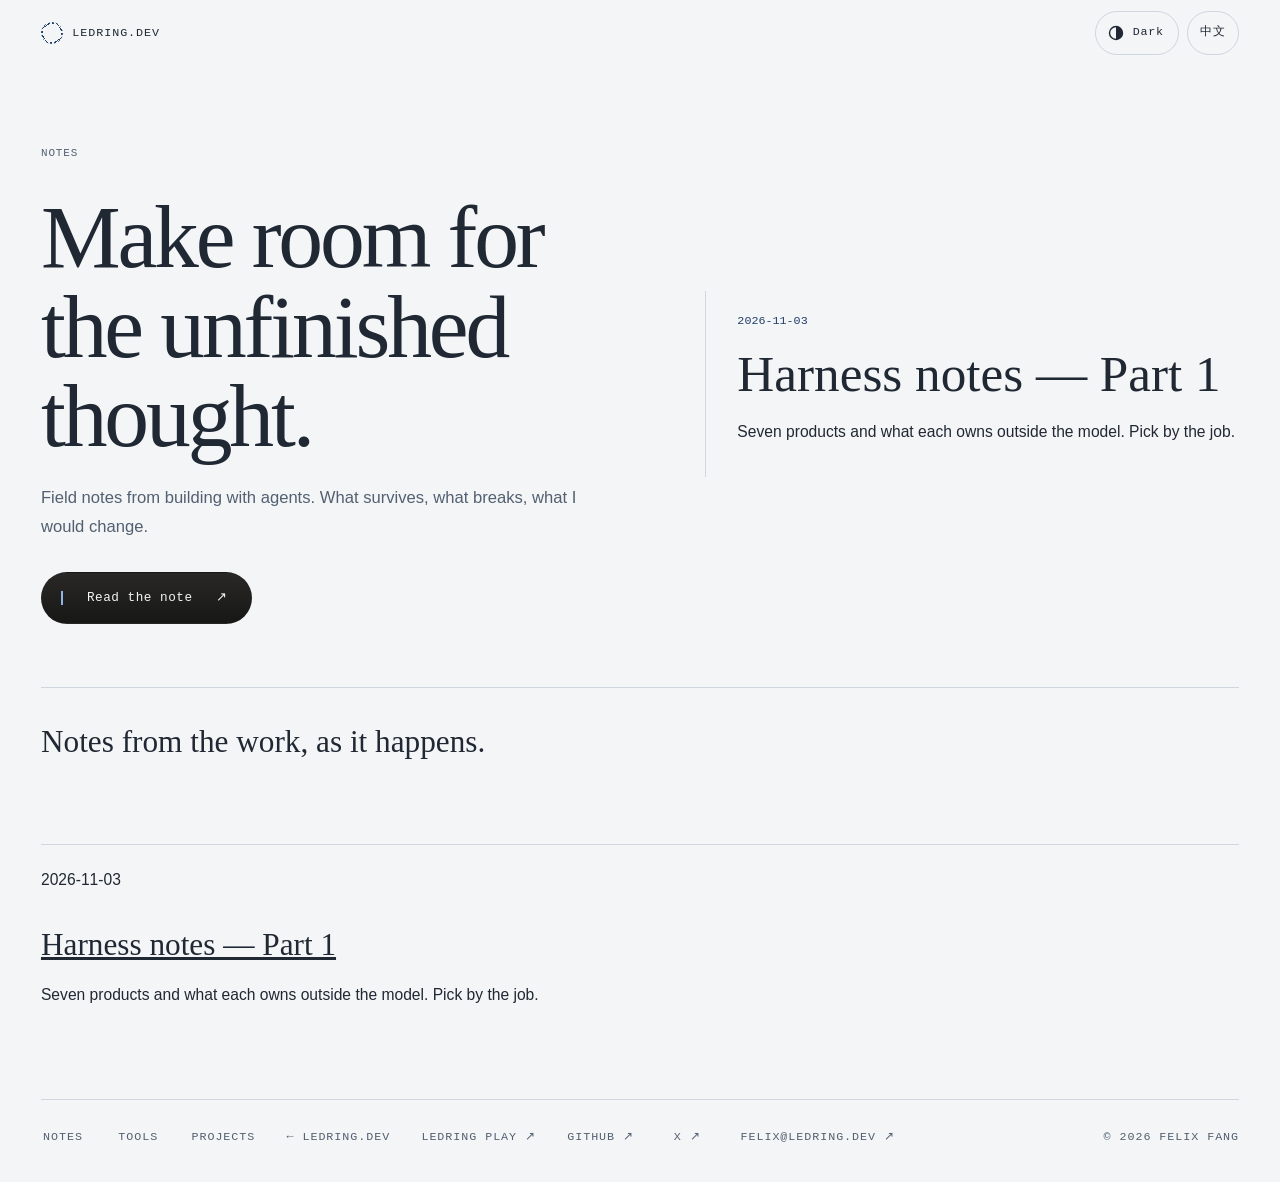
==== commit 257e0e37: "feat(nav): put Notes first in site navigation Move Notes to the left of Tools and Projects in the ho" ====
--- a/public/notes/index.html
+++ b/public/notes/index.html
@@ -137,7 +137,7 @@
 </header>
 
 <main id="main" class="wrap"><section class="blend-hero" aria-labelledby="fold-title"><div><p class="blend-label" data-i18n="foldLabel">Notes</p><h1 id="fold-title"><span data-i18n="foldA">Make room for</span><br><span data-i18n="foldB">the unfinished thought.</span></h1><p class="blend-lead" data-i18n="foldLead">Field notes from building with agents. What survives, what breaks, what I would change.</p><a class="btn" href="/notes/harness-notes-part-1/"><span class="led" aria-hidden="true"></span><span data-i18n="foldCTA">Read the note</span><span aria-hidden="true">↗</span></a></div><article class="blend-note"><time datetime="2026-11-03">2026-11-03</time><h2 data-i18n="foldNoteTitle">Harness notes — Part 1</h2><p data-i18n="foldNoteSummary">Seven products and what each owns outside the model. Pick by the job.</p></article></section>
-<section class="blend-section"><h2 data-i18n="foldSection">Notes from the work, as it happens.</h2></section><div id="empty"><h2 data-i18n="empty">No notes yet.</h2><p class="tl-lead" data-i18n="emptyDesc">New notes will be listed here, newest first.</p></div><ol id="notes" class="notes-list"></ol><template id="note-item"><li class="note-row"><time></time><h2><a></a></h2><p></p></li></template></main><footer class="wrap"><div class="links m"><nav aria-label="Elsewhere" data-i18n-aria="else"><a href="/tools/" data-i18n="navtools">Tools</a><a href="/projects/" data-i18n="navprojects">Projects</a><a href="/notes/" data-i18n="navnotes">Notes</a><a href="/" data-i18n="home">← ledring.dev</a><a href="https://play.ledring.dev/play/" data-i18n="play">LEDRING Play ↗</a><a href="https://github.com/FelixFangX">GitHub ↗</a><a href="https://x.com/ColeFangX">X ↗</a><a href="mailto:felix@ledring.dev">felix@ledring.dev ↗</a></nav><span>© 2026 Felix Fang</span></div></footer>
+<section class="blend-section"><h2 data-i18n="foldSection">Notes from the work, as it happens.</h2></section><div id="empty"><h2 data-i18n="empty">No notes yet.</h2><p class="tl-lead" data-i18n="emptyDesc">New notes will be listed here, newest first.</p></div><ol id="notes" class="notes-list"></ol><template id="note-item"><li class="note-row"><time></time><h2><a></a></h2><p></p></li></template></main><footer class="wrap"><div class="links m"><nav aria-label="Elsewhere" data-i18n-aria="else"><a href="/notes/" data-i18n="navnotes">Notes</a><a href="/tools/" data-i18n="navtools">Tools</a><a href="/projects/" data-i18n="navprojects">Projects</a><a href="/" data-i18n="home">← ledring.dev</a><a href="https://play.ledring.dev/play/" data-i18n="play">LEDRING Play ↗</a><a href="https://github.com/FelixFangX">GitHub ↗</a><a href="https://x.com/ColeFangX">X ↗</a><a href="mailto:felix@ledring.dev">felix@ledring.dev ↗</a></nav><span>© 2026 Felix Fang</span></div></footer>
 <script>
 (function(){
 var D=document,R=D.documentElement,en={},cur,dark=R.dataset.theme==='dark',tb=D.getElementById('theme'),lb=D.getElementById('lang');
